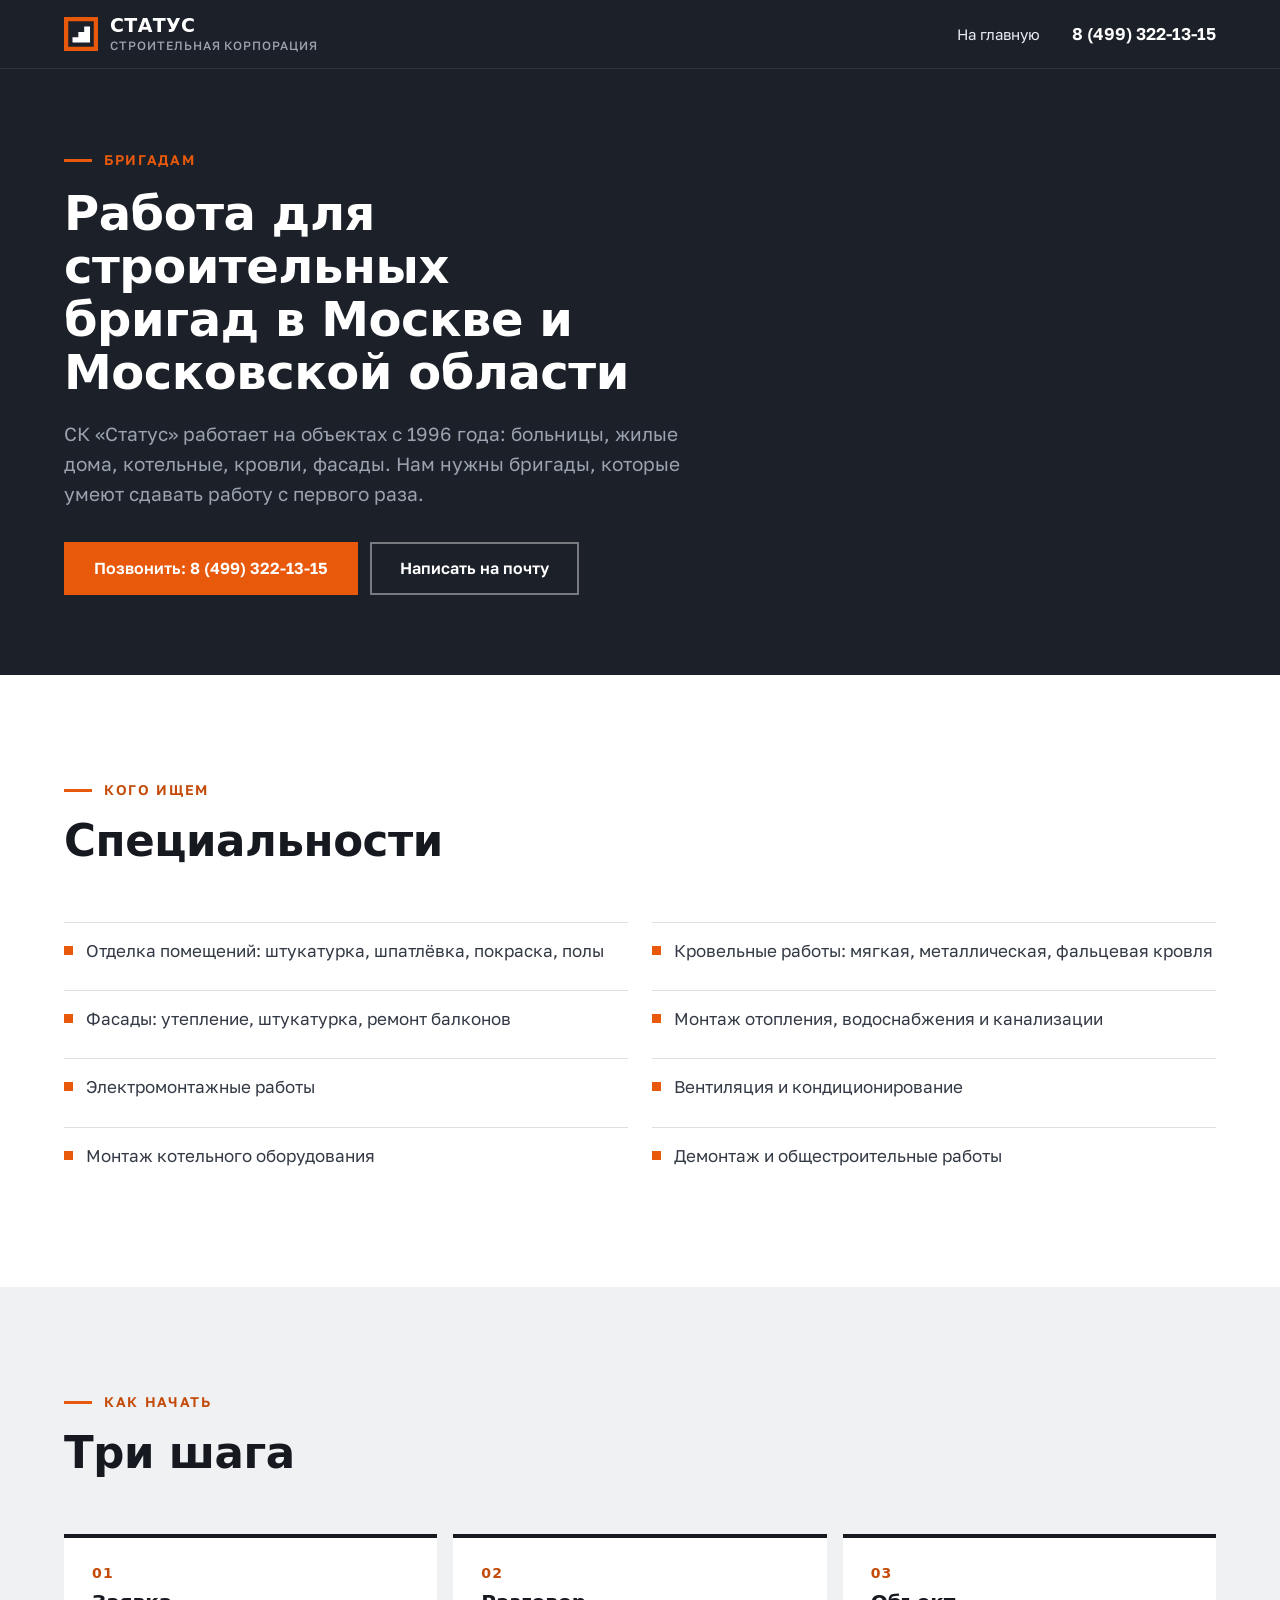
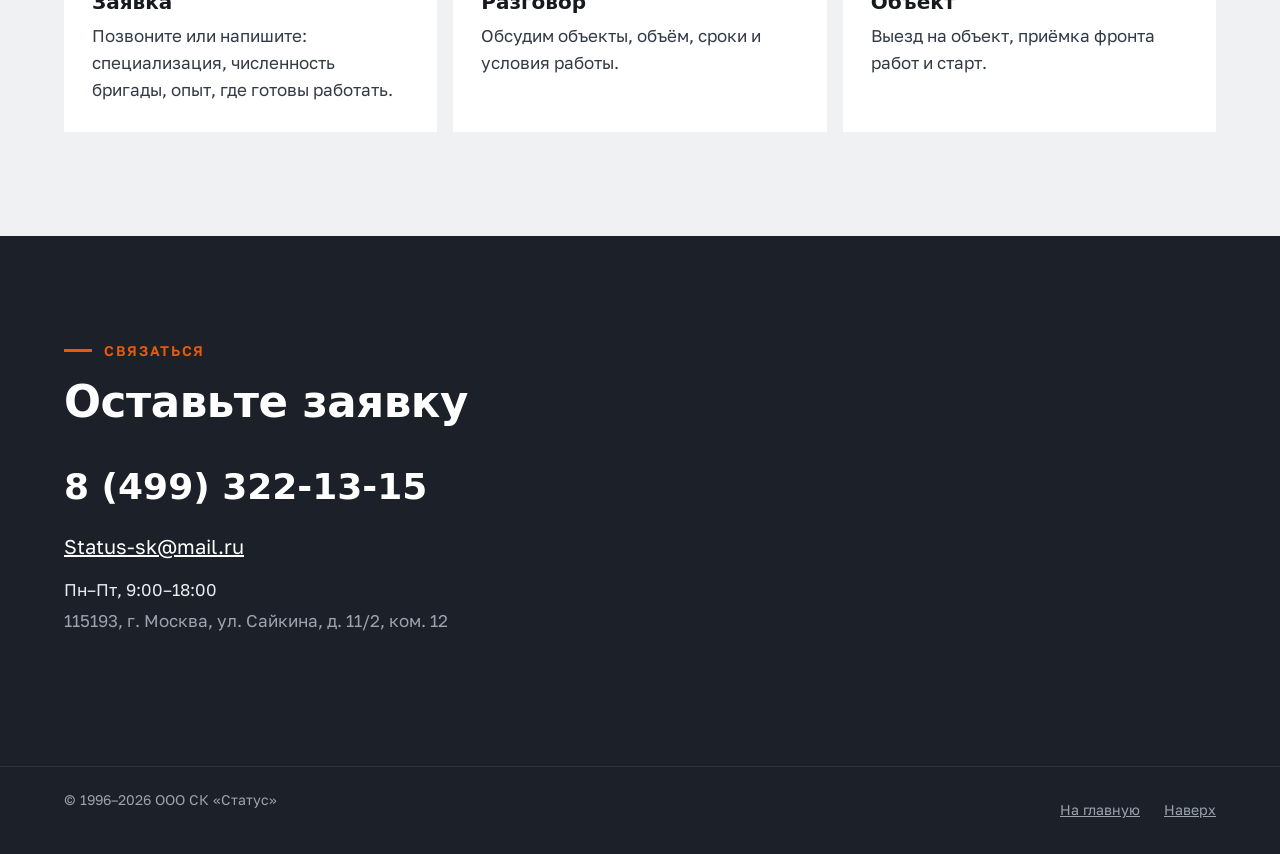
==== brigady/index.html @ 8f58f0d4 "Блок «Сотрудничество» (тендер, субподряд, бригады) и страница /brigady/ для подбора бригад Co-Author" ====
<!doctype html>
<html lang="ru">
<head>
  <meta charset="utf-8">
  <meta name="viewport" content="width=device-width, initial-scale=1">
  <title>Работа для строительных бригад в Москве и Московской области — СК «Статус»</title>
  <meta name="description" content="Строительная корпорация «Статус» ищет бригады на объекты в Москве и Московской области: отделка, кровли, фасады, инженерные системы. Оставьте заявку по телефону или почте.">
  <meta property="og:title" content="Работа для строительных бригад в Москве и области — СК «Статус»">
  <meta property="og:description" content="Ищем бригады: отделка, кровли, фасады, инженерные системы. Объекты в Москве и Московской области.">
  <meta property="og:image" content="https://www.status-sk.ru/../assets/img/og-logo.png">
  <meta property="og:url" content="https://www.status-sk.ru/brigady/">
  <link rel="canonical" href="https://www.status-sk.ru/brigady/">
  <meta property="og:type" content="website">
  <meta property="og:locale" content="ru_RU">
  <meta name="theme-color" content="#1c2129">
  <link rel="icon" href="data:image/svg+xml,%3Csvg%20xmlns='http://www.w3.org/2000/svg'%20viewBox='0%200%2064%2064'%3E%3Crect%20width='64'%20height='64'%20fill='%231c2129'/%3E%3Crect%20x='4'%20y='4'%20width='56'%20height='56'%20fill='none'%20stroke='%23e8590c'%20stroke-width='8'/%3E%3Cpath%20d='M16%2048V38h11V28h11V18h11v30z'%20fill='%23fff'/%3E%3C/svg%3E">
  <link rel="preload" href="../assets/fonts/unbounded-700-cyrillic.woff2" as="font" type="font/woff2" crossorigin>
  <link rel="preload" href="../assets/fonts/golos-400-cyrillic.woff2" as="font" type="font/woff2" crossorigin>
  <link rel="stylesheet" href="../assets/css/fonts.css">
  <link rel="stylesheet" href="../assets/css/style.css?v=6">
  <!-- Yandex.Metrika counter -->
  <script type="text/javascript">
    (function(m,e,t,r,i,k,a){
        m[i]=m[i]||function(){(m[i].a=m[i].a||[]).push(arguments)};
        m[i].l=1*new Date();
        for (var j = 0; j < document.scripts.length; j++) {if (document.scripts[j].src === r) { return; }}
        k=e.createElement(t),a=e.getElementsByTagName(t)[0],k.async=1,k.src=r,a.parentNode.insertBefore(k,a)
    })(window, document,'script','https://mc.yandex.ru/metrika/tag.js?id=113880160', 'ym');

    ym(113880160, 'init', {ssr:true, webvisor:true, clickmap:true, ecommerce:"dataLayer", referrer: document.referrer, url: location.href, accurateTrackBounce:true, trackLinks:true});
  </script>
  <!-- /Yandex.Metrika counter -->
</head>
<body>
<a class="skip" href="#main">Перейти к содержанию</a>

<header class="top" id="top">
  <div class="wrap top__in">
    <a class="logo" href="../" aria-label="СК «Статус», на главную">
      <svg class="logo__mark" viewBox="0 0 64 64" aria-hidden="true"><rect x="4" y="4" width="56" height="56" fill="none" stroke="#e8590c" stroke-width="8"/><path d="M16 48V38h11V28h11V18h11v30z" fill="#fff"/></svg>
      <span class="logo__txt">Статус<small>строительная корпорация</small></span>
    </a>
    <nav class="nav" id="nav" aria-label="Основное меню"><a href="../">На главную</a></nav>
    <a class="phone" href="tel:+74993221315">8 (499) 322-13-15</a>
  </div>
</header>

<main id="main">
  <section class="sec sec--dark pg">
    <div class="wrap">
      <p class="kicker">Бригадам</p>
      <h1>Работа для строительных бригад в Москве и Московской области</h1>
      <p class="pg__lead">СК «Статус» работает на объектах с 1996 года: больницы, жилые дома, котельные, кровли, фасады. Нам нужны бригады, которые умеют сдавать работу с первого раза.</p>
      <div class="cta">
        <a class="btn" href="tel:+74993221315">Позвонить: 8 (499) 322-13-15</a>
        <a class="btn btn--ghost" href="mailto:Status-sk@mail.ru?subject=%D0%91%D1%80%D0%B8%D0%B3%D0%B0%D0%B4%D0%B0%3A%20%D0%B7%D0%B0%D1%8F%D0%B2%D0%BA%D0%B0%20%D0%BD%D0%B0%20%D1%80%D0%B0%D0%B1%D0%BE%D1%82%D1%83&amp;body=%D0%9D%D0%B0%D0%B7%D0%B2%D0%B0%D0%BD%D0%B8%D0%B5%20%D0%B1%D1%80%D0%B8%D0%B3%D0%B0%D0%B4%D1%8B%20%D0%B8%D0%BB%D0%B8%20%D0%A4%D0%98%D0%9E%20%D0%B1%D1%80%D0%B8%D0%B3%D0%B0%D0%B4%D0%B8%D1%80%D0%B0%3A%0A%D0%A1%D0%BF%D0%B5%D1%86%D0%B8%D0%B0%D0%BB%D0%B8%D0%B7%D0%B0%D1%86%D0%B8%D1%8F%3A%0A%D0%A7%D0%B8%D1%81%D0%BB%D0%B5%D0%BD%D0%BD%D0%BE%D1%81%D1%82%D1%8C%20%D0%B1%D1%80%D0%B8%D0%B3%D0%B0%D0%B4%D1%8B%3A%0A%D0%9E%D0%BF%D1%8B%D1%82%20%D0%B8%20%D0%BF%D1%80%D0%B8%D0%BC%D0%B5%D1%80%D1%8B%20%D0%BE%D0%B1%D1%8A%D0%B5%D0%BA%D1%82%D0%BE%D0%B2%3A%0A%D0%93%D0%B4%D0%B5%20%D0%BC%D0%BE%D0%B6%D0%B5%D1%82%D0%B5%20%D1%80%D0%B0%D0%B1%D0%BE%D1%82%D0%B0%D1%82%D1%8C%20%28%D1%80%D0%B0%D0%B9%D0%BE%D0%BD%D1%8B%2C%20%D0%BE%D0%B1%D0%BB%D0%B0%D1%81%D1%82%D1%8C%29%3A%0A%D0%A2%D0%B5%D0%BB%D0%B5%D1%84%D0%BE%D0%BD%3A%0A">Написать на почту</a>
      </div>
    </div>
  </section>

  <section class="sec">
    <div class="wrap">
      <div class="sec__head"><p class="kicker">Кого ищем</p><h2>Специальности</h2></div>
      <ul class="tags">
        <li>Отделка помещений: штукатурка, шпатлёвка, покраска, полы</li>
        <li>Кровельные работы: мягкая, металлическая, фальцевая кровля</li>
        <li>Фасады: утепление, штукатурка, ремонт балконов</li>
        <li>Монтаж отопления, водоснабжения и канализации</li>
        <li>Электромонтажные работы</li>
        <li>Вентиляция и кондиционирование</li>
        <li>Монтаж котельного оборудования</li>
        <li>Демонтаж и общестроительные работы</li>
      </ul>
    </div>
  </section>

  <section class="sec sec--stone">
    <div class="wrap">
      <div class="sec__head"><p class="kicker">Как начать</p><h2>Три шага</h2></div>
      <ol class="steps">
        <li><b>Заявка</b>Позвоните или напишите: специализация, численность бригады, опыт, где готовы работать.</li>
        <li><b>Разговор</b>Обсудим объекты, объём, сроки и условия работы.</li>
        <li><b>Объект</b>Выезд на объект, приёмка фронта работ и старт.</li>
      </ol>
    </div>
  </section>

  <section class="sec sec--dark" id="contacts">
    <div class="wrap">
      <p class="kicker">Связаться</p>
      <h2>Оставьте заявку</h2>
      <p class="big"><a href="tel:+74993221315">8 (499) 322-13-15</a></p>
      <p class="mail"><a href="mailto:Status-sk@mail.ru">Status-sk@mail.ru</a></p>
      <p class="hours">Пн–Пт, 9:00–18:00</p>
      <p class="addr">115193, г. Москва, ул. Сайкина, д. 11/2, ком. 12</p>
    </div>
  </section>
</main>

<footer class="foot">
  <div class="wrap foot__in">
    <span>© 1996–<span id="yr">2026</span> ООО СК «Статус»</span>
    <span class="foot__links"><a href="../">На главную</a><a href="#top">Наверх</a></span>
  </div>
</footer>
<script>document.getElementById('yr').textContent=new Date().getFullYear();</script>
</body>
</html>
---- assets/css/fonts.css ----
@font-face {
  font-family: 'Golos Text';
  font-style: normal;
  font-weight: 400;
  font-display: swap;
  src: url(../fonts/golos-400-cyrillic.woff2) format('woff2');
  unicode-range: U+0301, U+0400-045F, U+0490-0491, U+04B0-04B1, U+2116;
}
@font-face {
  font-family: 'Golos Text';
  font-style: normal;
  font-weight: 400;
  font-display: swap;
  src: url(../fonts/golos-400-latin.woff2) format('woff2');
  unicode-range: U+0000-00FF, U+0131, U+0152-0153, U+02BB-02BC, U+02C6, U+02DA, U+02DC, U+0304, U+0308, U+0329, U+2000-206F, U+20AC, U+2122, U+2191, U+2193, U+2212, U+2215, U+FEFF, U+FFFD;
}
@font-face {
  font-family: 'Golos Text';
  font-style: normal;
  font-weight: 500;
  font-display: swap;
  src: url(../fonts/golos-500-cyrillic.woff2) format('woff2');
  unicode-range: U+0301, U+0400-045F, U+0490-0491, U+04B0-04B1, U+2116;
}
@font-face {
  font-family: 'Golos Text';
  font-style: normal;
  font-weight: 500;
  font-display: swap;
  src: url(../fonts/golos-500-latin.woff2) format('woff2');
  unicode-range: U+0000-00FF, U+0131, U+0152-0153, U+02BB-02BC, U+02C6, U+02DA, U+02DC, U+0304, U+0308, U+0329, U+2000-206F, U+20AC, U+2122, U+2191, U+2193, U+2212, U+2215, U+FEFF, U+FFFD;
}
@font-face {
  font-family: 'Golos Text';
  font-style: normal;
  font-weight: 600;
  font-display: swap;
  src: url(../fonts/golos-600-cyrillic.woff2) format('woff2');
  unicode-range: U+0301, U+0400-045F, U+0490-0491, U+04B0-04B1, U+2116;
}
@font-face {
  font-family: 'Golos Text';
  font-style: normal;
  font-weight: 600;
  font-display: swap;
  src: url(../fonts/golos-600-latin.woff2) format('woff2');
  unicode-range: U+0000-00FF, U+0131, U+0152-0153, U+02BB-02BC, U+02C6, U+02DA, U+02DC, U+0304, U+0308, U+0329, U+2000-206F, U+20AC, U+2122, U+2191, U+2193, U+2212, U+2215, U+FEFF, U+FFFD;
}
@font-face {
  font-family: 'Unbounded';
  font-style: normal;
  font-weight: 500;
  font-display: swap;
  src: url(../fonts/unbounded-500-cyrillic.woff2) format('woff2');
  unicode-range: U+0301, U+0400-045F, U+0490-0491, U+04B0-04B1, U+2116;
}
@font-face {
  font-family: 'Unbounded';
  font-style: normal;
  font-weight: 500;
  font-display: swap;
  src: url(../fonts/unbounded-500-latin.woff2) format('woff2');
  unicode-range: U+0000-00FF, U+0131, U+0152-0153, U+02BB-02BC, U+02C6, U+02DA, U+02DC, U+0304, U+0308, U+0329, U+2000-206F, U+20AC, U+2122, U+2191, U+2193, U+2212, U+2215, U+FEFF, U+FFFD;
}
@font-face {
  font-family: 'Unbounded';
  font-style: normal;
  font-weight: 700;
  font-display: swap;
  src: url(../fonts/unbounded-700-cyrillic.woff2) format('woff2');
  unicode-range: U+0301, U+0400-045F, U+0490-0491, U+04B0-04B1, U+2116;
}
@font-face {
  font-family: 'Unbounded';
  font-style: normal;
  font-weight: 700;
  font-display: swap;
  src: url(../fonts/unbounded-700-latin.woff2) format('woff2');
  unicode-range: U+0000-00FF, U+0131, U+0152-0153, U+02BB-02BC, U+02C6, U+02DA, U+02DC, U+0304, U+0308, U+0329, U+2000-206F, U+20AC, U+2122, U+2191, U+2193, U+2212, U+2215, U+FEFF, U+FFFD;
}
---- assets/css/style.css ----
/* Графитовый «чертёжный лист» с сигнальным оранжевым, как на стройплощадке.
   Первый экран — типографика и цифры опыта. Внизу первого экрана — штамп чертежа с реквизитами. */
:root {
  --graphite: #1c2129;
  --graphite-2: #262c36;
  --paper: #ffffff;
  --stone: #eff1f3;
  --line: #dde1e6;
  --ink: #161a20;
  --text: #333a45;
  --mute: #5e6773;
  --signal: #e8590c;
  --signal-d: #c44a08;
  --on-dark: #e9ecf0;
  --on-dark-mute: #9aa3af;
  --focus: #ffd43b;
  --f-display: "Unbounded", "Arial Black", system-ui, sans-serif;
  --f-body: "Golos Text", "Segoe UI", system-ui, -apple-system, Roboto, Arial, sans-serif;
}
* { box-sizing: border-box; }
html { scroll-behavior: smooth; scroll-padding-top: 76px; -webkit-text-size-adjust: 100%; }
body { margin: 0; font: 17px/1.6 var(--f-body); color: var(--text); background: var(--paper); }
img { max-width: 100%; display: block; }
[hidden] { display: none !important; }
a { color: var(--signal-d); }
:focus-visible { outline: 3px solid var(--focus); outline-offset: 2px; }
.wrap { max-width: 1200px; margin: 0 auto; padding-left: max(24px, env(safe-area-inset-left, 0px)); padding-right: max(24px, env(safe-area-inset-right, 0px)); }
.skip { position: absolute; left: 8px; top: -60px; z-index: 100; padding: 10px 16px; background: var(--focus); color: var(--ink); font-weight: 600; }
.skip:focus { top: 8px; }
h1, h2, h3 { text-wrap: balance; }

/* Шапка */
.top { position: sticky; top: env(safe-area-inset-top, 0px); z-index: 30; background: var(--graphite); border-bottom: 1px solid rgba(255, 255, 255, .08); }
.top__in { display: flex; align-items: center; gap: 32px; height: 68px; }
.logo { display: flex; align-items: center; gap: 12px; text-decoration: none; color: #fff; }
.logo__mark { width: 34px; height: 34px; flex: none; }
.logo__txt { display: flex; flex-direction: column; font: 700 19px/1 var(--f-display); letter-spacing: .02em; text-transform: uppercase; }
.logo__txt small { margin-top: 5px; font: 500 12px/1 var(--f-body); letter-spacing: .08em; color: var(--on-dark-mute); }
.nav { display: flex; gap: 32px; margin-left: auto; }
.nav a { color: var(--on-dark); text-decoration: none; font-size: 15px; }
.nav a:hover { color: var(--signal); }
.phone { color: #fff; font-weight: 600; text-decoration: none; white-space: nowrap; padding-block: 12px; }
.phone-btn { display: none; place-items: center; width: 44px; height: 44px; background: var(--signal); margin-left: auto; }
.burger { display: none; background: none; border: 0; padding: 10px; cursor: pointer; }
.burger span { display: block; width: 24px; height: 2px; margin: 5px 0; background: #fff; }

/* Первый экран */
.hero {
  color: var(--on-dark); padding-block: 104px;
  background-color: var(--graphite);
  background-image:
    linear-gradient(rgba(255, 255, 255, .045) 1px, transparent 1px),
    linear-gradient(90deg, rgba(255, 255, 255, .045) 1px, transparent 1px),
    linear-gradient(rgba(255, 255, 255, .02) 1px, transparent 1px),
    linear-gradient(90deg, rgba(255, 255, 255, .02) 1px, transparent 1px);
  background-size: 120px 120px, 120px 120px, 24px 24px, 24px 24px;
}
.hero__in { display: grid; grid-template-columns: 1.55fr 1fr; gap: 48px; align-items: center; }
.eyebrow { margin: 0 0 22px; font-size: 14px; font-weight: 600; letter-spacing: .14em; text-transform: uppercase; color: var(--signal); }
h1 { margin: 0 0 26px; overflow-wrap: break-word; font: 700 clamp(30px, 4.2vw, 54px)/1.1 var(--f-display); color: #fff; letter-spacing: -.01em; }
.lead { margin: 0 0 36px; max-width: 560px; font-size: 19px; line-height: 1.55; }
.hero__cta { display: flex; flex-wrap: wrap; gap: 12px; }
.btn { display: inline-block; padding: 15px 28px; background: var(--signal); color: #fff; border: 2px solid var(--signal); font: 600 16px/1.2 var(--f-body); text-decoration: none; cursor: pointer; }
.btn:hover { background: var(--signal-d); border-color: var(--signal-d); color: #fff; }
.btn--ghost { background: transparent; border-color: rgba(255, 255, 255, .4); }
.btn--ghost:hover { background: rgba(255, 255, 255, .08); border-color: #fff; }
.hero__stats { margin: 0; border-top: 1px solid rgba(255, 255, 255, .18); }
.hero__stats > div { display: grid; grid-template-columns: 190px minmax(0, 1fr); align-items: center; gap: 24px; padding: 22px 0; border-bottom: 1px solid rgba(255, 255, 255, .18); }
.hero__stats dd { margin: 0; font: 700 clamp(40px, 5vw, 64px)/1 var(--f-display); color: #fff; font-variant-numeric: tabular-nums; }
.hero__stats dd span { color: var(--signal); }
.hero__stats .dd-s { font-size: clamp(28px, 3.4vw, 42px); }
.hero__stats dt { font-size: 16px; line-height: 1.35; color: var(--on-dark); }

/* Секции */
.sec { padding-block: 104px; }
.sec--stone { background: var(--stone); }
.sec--dark { background: var(--graphite); color: var(--on-dark); }
.grid2 > *, .hero__in > * { min-width: 0; }
.grid2 { display: grid; grid-template-columns: 1fr 1.2fr; gap: 64px; align-items: start; }
.sec__head { margin-bottom: 56px; }
.kicker { display: flex; align-items: center; gap: 12px; margin: 0 0 16px; font-size: 14px; font-weight: 600; letter-spacing: .12em; text-transform: uppercase; color: var(--signal-d); }
.kicker::before { content: ""; width: 28px; height: 3px; background: var(--signal); }
.sec--dark .kicker { color: var(--signal); }
h2 { margin: 0; max-width: 760px; font: 700 clamp(28px, 3.4vw, 44px)/1.12 var(--f-display); color: var(--ink); letter-spacing: -.01em; }
.sec--dark h2 { color: #fff; }

/* История */
.timeline { list-style: none; margin: 0; padding: 0; display: grid; grid-template-columns: repeat(5, minmax(0, 1fr)); border-top: 3px solid var(--ink); }
.timeline li { position: relative; padding: 32px 24px 0 0; }
.timeline li::before { content: ""; position: absolute; top: -9px; left: 0; width: 15px; height: 15px; background: var(--signal); }
.timeline li:last-child::before { width: 21px; height: 21px; top: -12px; }
.timeline b { display: block; margin-bottom: 14px; font: 700 24px/1.1 var(--f-display); color: var(--ink); }
.timeline h3 { margin: 0 0 8px; font-size: 17px; line-height: 1.3; color: var(--ink); }
.timeline p { margin: 0; font-size: 15px; line-height: 1.5; color: var(--mute); }

/* Направления */
.how { display: grid; grid-template-columns: minmax(0, 1fr); justify-items: start; gap: 24px; margin-top: 24px; padding: 32px; background: var(--graphite); color: var(--on-dark); }
.how h3 { margin: 0; font: 700 22px/1.2 var(--f-display); color: #fff; }
.how ol { width: 100%; display: grid; grid-template-columns: repeat(3, minmax(0, 1fr)); gap: 24px 32px; margin: 0; padding: 0; list-style: none; }
.how li { display: grid; grid-template-columns: 34px minmax(0, 1fr); gap: 12px; align-items: baseline; font-size: 15px; line-height: 1.45; }
.how b { font: 700 15px/1.45 var(--f-display); color: var(--signal); font-variant-numeric: tabular-nums; }

/* Госпитали ветеранов войн */

/* Объекты */
.gal { display: grid; grid-template-columns: repeat(5, minmax(0, 1fr)); gap: 16px; }
.g { grid-column: span 2; text-align: left; position: relative; padding: 0; border: 0; background: var(--graphite); cursor: zoom-in; overflow: hidden; font: inherit; }
.g--wide { grid-column: span 3; }
.g img { width: 100%; height: 100%; aspect-ratio: 4/3; object-fit: cover; transition: transform .4s; }
.g:hover img { transform: scale(1.03); }
.g span { position: absolute; left: 0; bottom: 0; max-width: 100%; padding: 10px 16px; background: var(--graphite); color: #fff; font-size: 15px; font-weight: 500; opacity: 0; transform: translateY(8px); transition: opacity .2s, transform .2s; pointer-events: none; }
.g:focus-visible span { opacity: 1; transform: none; }
@media (hover: hover) { .g:hover span { opacity: 1; transform: none; } }
@media (hover: none) { .g span { display: none; } }
.ba__t { margin: 40px 0 16px; font-size: 19px; line-height: 1.3; color: var(--ink); }
.ba { display: grid; grid-template-columns: 1fr 1fr; gap: 16px; }
.ba figure { position: relative; margin: 0; aspect-ratio: 4/3; max-width: 100%; background: var(--stone); }
.ba img { width: 100%; height: 100%; object-fit: cover; }
.ba figcaption { position: absolute; left: 0; top: 0; padding: 8px 18px; background: var(--graphite); color: #fff; font: 700 15px/1.2 var(--f-display); }
.ba figure + figure figcaption { background: var(--signal); }
.lb { position: fixed; inset: 0; z-index: 60; display: grid; place-content: center; justify-items: center; gap: 12px; padding: 20px; background: rgba(12, 15, 20, .94); cursor: zoom-out; }
.lb img { max-height: 82vh; cursor: default; }
.lb p { margin: 0; color: #fff; }
.lb__nav { position: absolute; top: 50%; transform: translateY(-50%); width: 52px; height: 72px; background: rgba(255, 255, 255, .08); border: 0; color: #fff; font-size: 40px; cursor: pointer; }
.lb__nav:hover { background: rgba(255, 255, 255, .18); }
.lb__prev { left: 12px; }
.lb__next { right: 12px; }
.lb__x { position: absolute; top: calc(12px + env(safe-area-inset-top, 0px)); right: 18px; width: 48px; height: 48px; background: none; border: 0; color: #fff; font-size: 40px; cursor: pointer; }

/* Контакты */
.big { margin: 32px 0 6px; font: 700 clamp(26px, 3vw, 36px)/1.2 var(--f-display); }
.mail { margin: 0 0 4px; font-size: 20px; }
.mail a, .addr a, .foot a { display: inline-block; padding-block: 10px; }
.mail a { color: #fff; }
.mail a:hover { color: var(--signal); }
.big a { display: inline-block; padding-block: 6px; color: #fff; text-decoration: none; }
.big a:hover { color: var(--signal); }
.hours { margin: 0; color: var(--on-dark); }
.addr { margin: 4px 0 28px; color: var(--on-dark-mute); }
.addr a { color: #fff; }
.cta { display: flex; flex-wrap: wrap; gap: 12px; }
.req { margin: 0; border-top: 1px solid rgba(255, 255, 255, .25); }
.req > div { display: grid; grid-template-columns: 190px minmax(0, 1fr); gap: 16px; padding: 14px 0; border-bottom: 1px solid rgba(255, 255, 255, .25); font-size: 16px; }
.req dt { color: var(--on-dark-mute); }
.req dd { margin: 0; color: #fff; }
.foot { background: var(--graphite); color: var(--on-dark-mute); font-size: 14px; border-top: 1px solid rgba(255, 255, 255, .08); }
.foot__in { display: flex; justify-content: space-between; padding-block: 22px; }
.foot a { color: var(--on-dark-mute); }

/* Планшет */
@media (max-width: 1020px) {
  .work { grid-template-columns: 1fr; gap: 28px; }
  .nav { position: absolute; top: 68px; left: 0; right: 0; flex-direction: column; gap: 0; margin: 0; background: var(--graphite); display: none; }
  .nav.is-open { display: flex; }
  .nav a { padding: 16px max(24px, env(safe-area-inset-left, 0px)); border-top: 1px solid rgba(255, 255, 255, .08); }
  .burger { display: block; }
  .phone { margin-left: auto; }
  .hero__in, .grid2 { grid-template-columns: 1fr; gap: 40px; }
    .timeline { grid-template-columns: 1fr; border-top: 0; border-left: 3px solid var(--ink); margin-left: 6px; }
  .timeline li { padding: 0 0 32px 28px; }
  .timeline li::before { top: 6px; left: -9px; }
  .timeline li:last-child::before { top: 4px; left: -12px; }
  .how ol { grid-template-columns: 1fr; }
  .gal { grid-template-columns: 1fr 1fr; }
  .g, .g--wide { grid-column: span 1; }
}
/* Телефон */
@media (max-width: 640px) {
  .lb__nav { width: 44px; height: 60px; font-size: 32px; }
}
@media (max-width: 640px) {
  body { font-size: 16px; }
  .wrap { padding-left: max(18px, env(safe-area-inset-left, 0px)); padding-right: max(18px, env(safe-area-inset-right, 0px)); }
  .sec { padding-block: 64px; }
  .sec__head { margin-bottom: 36px; }
  .hero { padding-block: 56px 40px; }
  .lead { font-size: 17px; }
  .logo__txt small, .phone { display: none; }
  .phone-btn { display: grid; }
  .burger { margin-left: 8px; }
  .hero__stats > div { grid-template-columns: 128px minmax(0, 1fr); gap: 16px; padding: 16px 0; }
  .how { padding: 22px 18px; }
  .how ol { grid-template-columns: 1fr; gap: 12px; }
  h1 { font-size: clamp(28px, 8vw, 36px); }
      .gal { grid-template-columns: 1fr 1fr; gap: 10px; }
  .g, .g--wide { grid-column: span 1; }
  .g span { font-size: 13px; padding: 6px 10px; }
  .ba { grid-template-columns: 1fr 1fr; gap: 10px; }
  .ba figcaption { font-size: 13px; padding: 5px 12px; }
  .req > div { grid-template-columns: 1fr; gap: 2px; }
}
@media (prefers-reduced-motion: reduce) { html { scroll-behavior: auto; } * { transition: none !important; } }

/* Капитальный и текущий ремонт */
.kt { margin-bottom: 48px; display: grid; grid-template-columns: repeat(2, minmax(0, 1fr)); gap: 2px; background: var(--line); border: 2px solid var(--line); }
.kt__col { padding: 36px 32px; background: var(--paper); }
.kt__col h3 { margin: 0 0 12px; font: 700 24px/1.2 var(--f-display); color: var(--ink); }
.kt__col p { margin: 0; max-width: 480px; color: var(--mute); }

/* Виды работ: слева перечень, справа фото */
.work { display: grid; grid-template-columns: minmax(0, 340px) minmax(0, 1fr); gap: 48px; align-items: start; padding-block: 48px; border-top: 3px solid var(--ink); }
.work__n { margin: 0 0 10px; font: 700 14px/1 var(--f-display); color: var(--signal-d); letter-spacing: .08em; }
.work h3 { margin: 0 0 20px; font: 700 26px/1.15 var(--f-display); color: var(--ink); }
.work ul { margin: 0; padding: 0; list-style: none; }
.work li { padding: 10px 0 10px 22px; position: relative; border-top: 1px solid var(--line); font-size: 16px; line-height: 1.4; }
.work li::before { content: ""; position: absolute; left: 0; top: 19px; width: 9px; height: 9px; background: var(--signal); }
.work__ph { display: grid; grid-template-columns: repeat(min(var(--n, 2), 2), minmax(0, 1fr)); gap: 12px; }
.work__ph .g { grid-column: auto; }
.work__ph[style*="--n:1"] { grid-template-columns: minmax(0, 1fr); }
.work__ph[style*="--n:1"] .g img { aspect-ratio: 16/9; }
@media (max-width: 1020px) { .work { grid-template-columns: 1fr; gap: 28px; } }
@media (max-width: 640px) {
  .kt { grid-template-columns: 1fr; }
  .kt__col { padding: 24px 20px; }
  .kt__col h3 { font-size: 20px; }
  .work { padding-block: 32px; gap: 24px; }
  .work h3 { font-size: 22px; }
  .work__ph { display: flex; gap: 10px; margin-inline: -18px; padding-inline: 18px; overflow-x: auto; scroll-snap-type: x mandatory; scroll-padding-inline: 18px; -webkit-overflow-scrolling: touch; }
  .work__ph .g { flex: 0 0 78%; scroll-snap-align: start; }
  .work__ph[style*="--n:1"] .g { flex-basis: 100%; }
  .work__ph .g span { font-size: 13px; padding: 6px 10px; }
}

/* Заказчики и отзывы */
.cgs { display: grid; gap: 40px; }
.cg h3 { margin: 0 0 16px; padding-bottom: 12px; border-bottom: 3px solid var(--ink); font: 700 13px/1.2 var(--f-body); letter-spacing: .1em; text-transform: uppercase; color: var(--ink); }
.cg ul { list-style: none; margin: 0; padding: 0; display: grid; grid-template-columns: repeat(4, minmax(0, 1fr)); gap: 12px; }
.cg li { display: flex; align-items: center; min-height: 76px; padding: 16px 18px; background: var(--paper); border-left: 4px solid var(--signal); font: 700 15px/1.3 var(--f-display); letter-spacing: -.005em; color: var(--ink); }
@media (max-width: 1020px) { .cg ul { grid-template-columns: repeat(2, minmax(0, 1fr)); } }
@media (max-width: 640px) { .cg ul { grid-template-columns: 1fr; } .cg li { min-height: 0; padding: 14px 16px; font-size: 14px; } }

/* Карточки заказчиков: раскрываются при наведении и по нажатию */
.cg ul { align-items: stretch; }
.cg li { position: relative; padding: 0; display: flex; min-height: 0; }
.cg li .c { position: relative; display: flex; flex: 1; align-items: center; width: 100%; min-height: 76px; padding: 16px 40px 16px 18px; border: 0; background: none; text-align: left; font: inherit; color: inherit; cursor: pointer; }
.cg li .c i { position: absolute; right: 14px; top: 12px; font: 700 20px/1 var(--f-body); font-style: normal; color: var(--mute); transition: transform .2s, color .2s; }
.cg li .more { display: none; position: absolute; z-index: 5; left: -4px; top: 100%; width: max(calc(100% + 4px), 300px); margin-top: 0; padding: 16px 18px 18px; background: var(--ink); color: var(--on-dark); font: 400 14px/1.5 var(--f-body); box-shadow: 0 12px 28px rgba(22, 26, 32, .28); }
.cg li:nth-child(4n) .more { left: auto; right: 0; }
.cg li.is-open { border-left-color: var(--ink); z-index: 6; }
.cg li.is-open .more, .cg li:has(.c:focus-visible) .more { display: block; }
.cg li.is-open .c i { color: var(--signal-d); transform: rotate(45deg); }
@media (hover: hover) {
  .cg li:hover { border-left-color: var(--ink); z-index: 6; }
  .cg li:hover .more { display: block; }
  .cg li:hover .c i { color: var(--signal-d); transform: rotate(45deg); }
}
.more dl { margin: 0; }
.more dt { margin: 0 0 2px; font-size: 11px; font-weight: 600; letter-spacing: .1em; text-transform: uppercase; color: var(--on-dark-mute); }
.more dd { margin: 0 0 12px; color: #fff; }
.more dd:last-child { margin-bottom: 0; }
.more .site { display: inline-block; margin-top: 14px; padding-top: 12px; border-top: 1px solid rgba(255, 255, 255, .25); width: 100%; color: var(--signal); font-weight: 600; text-decoration: none; }
.more .site:hover { color: #fff; }
@media (max-width: 1020px) { .cg li:nth-child(4n) .more { left: -4px; right: auto; } .cg li:nth-child(2n) .more { left: auto; right: 0; } }
@media (max-width: 640px) {
  .cg li { flex-direction: column; }
  .cg li .c { flex: none; min-height: 0; padding: 14px 40px 14px 16px; }
  .cg li .more, .cg li:nth-child(n) .more { position: static; width: auto; box-shadow: none; }
  .cg li:hover .more { display: none; }
  .cg li.is-open .more, .cg li.is-open:hover .more { display: block; }
}

/* Сворачиваемые группы заказчиков */
.cgs { gap: 12px; }
.cg { border-top: 3px solid var(--ink); }
.cg summary { display: flex; align-items: center; justify-content: space-between; gap: 16px; padding: 18px 4px; cursor: pointer; list-style: none; font: 700 13px/1.2 var(--f-body); letter-spacing: .1em; text-transform: uppercase; color: var(--ink); }
.cg summary::-webkit-details-marker { display: none; }
.cg summary i { flex: none; width: 12px; height: 12px; border-right: 3px solid var(--ink); border-bottom: 3px solid var(--ink); transform: rotate(45deg) translate(-3px, -3px); transition: transform .2s; }
.cg[open] summary i { transform: rotate(-135deg) translate(-3px, -3px); }
.cg summary:hover span { color: var(--signal-d); }
.cg ul { margin-bottom: 28px; }
.rvtag { align-self: center; margin-left: 10px; padding: 2px 7px; background: var(--stone); font: 600 11px/1.3 var(--f-body); font-style: normal; letter-spacing: .06em; text-transform: uppercase; color: var(--signal-d); white-space: nowrap; }
.cg li .c { flex-wrap: wrap; }
.cg li .more { width: max(calc(100% + 4px), 360px); max-height: 70vh; overflow-y: auto; }
.more .rv { padding-left: 12px; border-left: 3px solid var(--signal); font-size: 14px; line-height: 1.55; }
@media (max-width: 640px) { .cg summary { padding: 16px 2px; } .cg li .more, .cg li:nth-child(n) .more { max-height: none; } }

.timeline b small { display: block; margin-top: 4px; font: 600 13px/1.2 var(--f-body); letter-spacing: .02em; color: var(--signal-d); }

/* Допуски: СРО и лицензия МЧС */
.sec--tight { padding-block: 72px; }
.sec--tight .sec__head { margin-bottom: 32px; }
.adm { display: grid; grid-template-columns: repeat(2, minmax(0, 1fr)); gap: 16px; }
.adm article { padding: 28px 28px 26px; border-top: 4px solid var(--ink); background: var(--stone); }
.adm h3 { margin: 0 0 12px; font: 700 13px/1.2 var(--f-body); letter-spacing: .1em; text-transform: uppercase; color: var(--signal-d); }
.adm__name { margin: 0 0 10px; font: 700 20px/1.3 var(--f-display); color: var(--ink); }
.adm p:last-child { margin: 0; color: var(--mute); font-size: 16px; line-height: 1.5; }
@media (max-width: 1020px) { .adm { grid-template-columns: 1fr; } .sec--tight { padding-block: 48px; } }

/* До и после */
.beaf { margin-top: 48px; padding-top: 40px; border-top: 3px solid var(--ink); }
.beaf__head { max-width: 640px; margin-bottom: 28px; }
.beaf__head h3 { margin: 0 0 10px; font: 700 26px/1.2 var(--f-display); color: var(--ink); }
.beaf__head p { margin: 0; color: var(--mute); }
.car__track { display: flex; overflow-x: auto; scroll-snap-type: x mandatory; scroll-behavior: smooth; scrollbar-width: none; }
.car__track::-webkit-scrollbar { display: none; }
.car .cmp { flex: 0 0 100%; aspect-ratio: 16 / 10; scroll-snap-align: start; }
.car .cmp figcaption { font-size: 16px; padding: 40px 20px 16px; }
.car .cmp__l { top: 16px; padding: 5px 12px; font-size: 13px; }
.car .cmp__l--b { left: 16px; }
.car .cmp__l--a { right: 16px; }
.car__bar { display: flex; align-items: center; gap: 16px; margin-top: 16px; }
.car__btn { flex: none; width: 48px; height: 48px; border: 2px solid var(--ink); background: var(--paper); color: var(--ink); font: 700 26px/1 var(--f-body); cursor: pointer; }
.car__btn:hover { background: var(--ink); color: #fff; }
.car__btn:disabled { opacity: .35; cursor: default; background: var(--paper); color: var(--ink); }
.car__dots { display: flex; gap: 8px; margin-inline: auto; }
.car__dots button { width: 36px; height: 6px; padding: 0; border: 0; background: var(--line); cursor: pointer; }
.car__dots button[aria-current="true"] { background: var(--signal); }
.car__n { min-width: 48px; font: 600 15px/1 var(--f-body); color: var(--mute); text-align: right; }
.cmp { position: relative; margin: 0; aspect-ratio: 1; overflow: hidden; background: var(--stone); touch-action: pan-y; }
.cmp img { position: absolute; inset: 0; width: 100%; height: 100%; object-fit: cover; }
.cmp .cmp__b { clip-path: inset(0 calc(100% - var(--p)) 0 0); }
.cmp::after { content: ""; position: absolute; top: 0; bottom: 0; left: var(--p); width: 3px; margin-left: -1.5px; background: #fff; box-shadow: 0 0 0 1px rgba(0,0,0,.25); pointer-events: none; }
.cmp__l { position: absolute; top: 10px; padding: 3px 9px; font: 700 12px/1.4 var(--f-body); letter-spacing: .08em; text-transform: uppercase; color: #fff; background: rgba(28,33,41,.82); pointer-events: none; }
.cmp__l--b { left: 10px; }
.cmp__l--a { right: 10px; background: var(--signal); }
.cmp input { position: absolute; inset: 0; width: 100%; height: 100%; margin: 0; opacity: 0; cursor: ew-resize; }
.cmp:focus-within { outline: 3px solid var(--focus); outline-offset: 2px; }
.cmp figcaption { position: absolute; left: 0; right: 0; bottom: 0; padding: 22px 12px 10px; font: 600 14px/1.3 var(--f-body); color: #fff; background: linear-gradient(transparent, rgba(0,0,0,.7)); pointer-events: none; }
@media (max-width: 640px) { .beaf { margin-top: 32px; padding-top: 28px; } .beaf__head h3 { font-size: 22px; } .car .cmp { aspect-ratio: 4 / 5; } .car .cmp figcaption { font-size: 14px; padding: 28px 14px 12px; } .car__dots button { width: 22px; } }
/* Допуски: выписка из реестра СРО */
.sro__lead { margin: 24px 0 0; max-width: 480px; }
.sro__status { display: flex; flex-wrap: wrap; align-items: center; gap: 8px 14px; margin: 24px 0 0; font-size: 15px; color: var(--mute); }
.sro__status span { padding: 6px 12px; background: var(--signal); color: #fff; font-size: 13px; font-weight: 600; letter-spacing: .04em; text-transform: uppercase; }
.sro__doc { display: flex; flex-wrap: wrap; align-items: flex-end; gap: 24px; margin-top: 32px; }
.sro__thumb { display: block; width: 168px; border: 1px solid var(--line); box-shadow: 0 8px 24px rgba(22, 26, 32, .12); transition: transform .2s; }
.sro__thumb:hover { transform: translateY(-3px); }
.sro__thumb img { width: 100%; height: auto; }
.sro__links { display: flex; flex-direction: column; align-items: flex-start; gap: 8px; }
.sro__ext { display: inline-block; padding-block: 10px; font-weight: 600; }
.sro__facts { margin: 0; border-top: 3px solid var(--ink); }
.sro__facts > div { display: grid; grid-template-columns: 220px minmax(0, 1fr); gap: 16px; padding: 16px 0; border-bottom: 1px solid var(--line); }
.sro__facts dt { font-size: 14px; line-height: 1.4; color: var(--mute); }
.sro__facts dd { margin: 0; font-size: 16px; line-height: 1.5; color: var(--ink); font-weight: 500; }
.sro__facts > div:nth-child(2) dd, .sro__facts > div:nth-child(3) dd { font: 700 17px/1.4 var(--f-display); }
@media (max-width: 640px) {
  .sro__facts > div { grid-template-columns: 1fr; gap: 4px; }
  .sro__thumb { width: 132px; }
}

.hero__chip { display: inline-block; margin-top: 24px; padding: 8px 14px; border: 1px solid rgba(255, 255, 255, .25); color: var(--on-dark); font-size: 14px; font-weight: 500; text-decoration: none; }
.hero__chip:hover { border-color: var(--signal); color: #fff; }
/* Допуски: тёмный блок */
.sec--dark .sro__lead { color: var(--on-dark); }
.sec--dark .sro__status { color: var(--on-dark-mute); }
.sec--dark .sro__thumb { border-color: rgba(255, 255, 255, .2); box-shadow: 0 8px 24px rgba(0, 0, 0, .35); }
.sec--dark .sro__ext { color: var(--signal); }
.sec--dark .sro__facts { border-top-color: rgba(255, 255, 255, .35); }
.sec--dark .sro__facts > div { border-bottom-color: rgba(255, 255, 255, .2); }
.sec--dark .sro__facts dt { color: var(--on-dark-mute); }
.sec--dark .sro__facts dd { color: #fff; }

/* Фото видов работ: на компьютере сначала два снимка, остальные по кнопке */
.work__more { display: none; }
@media (min-width: 641px) {
  .work__more { display: inline-block; margin-top: 12px; padding: 12px 20px; border: 2px solid var(--ink); background: var(--paper); color: var(--ink); font: 600 15px/1 var(--f-body); cursor: pointer; }
  .work__more:hover { background: var(--ink); color: #fff; }
}
.work__side { min-width: 0; }
/* До и после: не больше экрана по высоте */
.car { max-width: 720px; }
.car .cmp { aspect-ratio: 4 / 3; max-height: min(70vh, 560px); }

/* Компактнее: фото видов работ и До и после */
.work { grid-template-columns: minmax(0, 300px) minmax(0, 1fr); }
.work__ph { grid-template-columns: repeat(3, minmax(0, 1fr)); gap: 8px; max-width: 640px; }
.work__ph .g img { aspect-ratio: 4 / 3; }
@media (min-width: 641px) { .work__ph.is-folded .g:nth-child(n+4) { display: none; } }
.car { max-width: 460px; }
.car .cmp { aspect-ratio: 4 / 3; max-height: 340px; }
@media (max-width: 1020px) { .work { grid-template-columns: 1fr; } }
@media (max-width: 640px) { .car { max-width: none; } .car .cmp { aspect-ratio: 4 / 3; max-height: 300px; } }
/* До и после: заголовок слева, снимок справа, как в видах работ */
@media (min-width: 1021px) {
  .beaf { display: grid; grid-template-columns: minmax(0, 300px) minmax(0, 1fr); gap: 48px; align-items: start; }
  .beaf__head { margin-bottom: 0; }
  .car { max-width: 520px; }
  .car .cmp { max-height: 390px; }
}

/* Сотрудничество и страница для бригад */
.coop { display: grid; grid-template-columns: repeat(3, minmax(0, 1fr)); gap: 16px; }
.coop article { display: flex; flex-direction: column; align-items: flex-start; padding: 28px; background: var(--paper); border-top: 4px solid var(--signal); }
.coop h3 { margin: 0 0 12px; font: 700 20px/1.25 var(--f-display); color: var(--ink); }
.coop p { margin: 0 0 24px; color: var(--mute); font-size: 16px; line-height: 1.5; }
.coop .btn { margin-top: auto; }
.foot__links { display: flex; flex-wrap: wrap; gap: 4px 24px; }
.pg { padding-block: 80px; }
.pg h1 { margin: 0 0 20px; max-width: 18ch; font: 700 clamp(28px, 4.4vw, 48px)/1.1 var(--f-display); }
.pg__lead { max-width: 640px; margin: 0 0 32px; font-size: 19px; color: var(--on-dark-mute); }
.tags { margin: 0; padding: 0; list-style: none; display: grid; grid-template-columns: repeat(2, minmax(0, 1fr)); gap: 12px 24px; }
.tags li { padding: 14px 0 14px 22px; position: relative; border-top: 1px solid var(--line); }
.tags li::before { content: ""; position: absolute; left: 0; top: 23px; width: 9px; height: 9px; background: var(--signal); }
.steps { margin: 0; padding: 0; list-style: none; display: grid; grid-template-columns: repeat(3, minmax(0, 1fr)); gap: 16px; counter-reset: s; }
.steps li { counter-increment: s; padding: 28px; background: var(--paper); border-top: 4px solid var(--ink); }
.steps li::before { content: "0" counter(s); display: block; margin-bottom: 10px; font: 700 14px/1 var(--f-display); color: var(--signal-d); letter-spacing: .08em; }
.steps b { display: block; margin-bottom: 8px; font: 700 20px/1.2 var(--f-display); color: var(--ink); }
@media (max-width: 1020px) { .coop, .steps { grid-template-columns: 1fr; } .pg { padding-block: 48px; } }
@media (max-width: 640px) { .tags { grid-template-columns: 1fr; } }
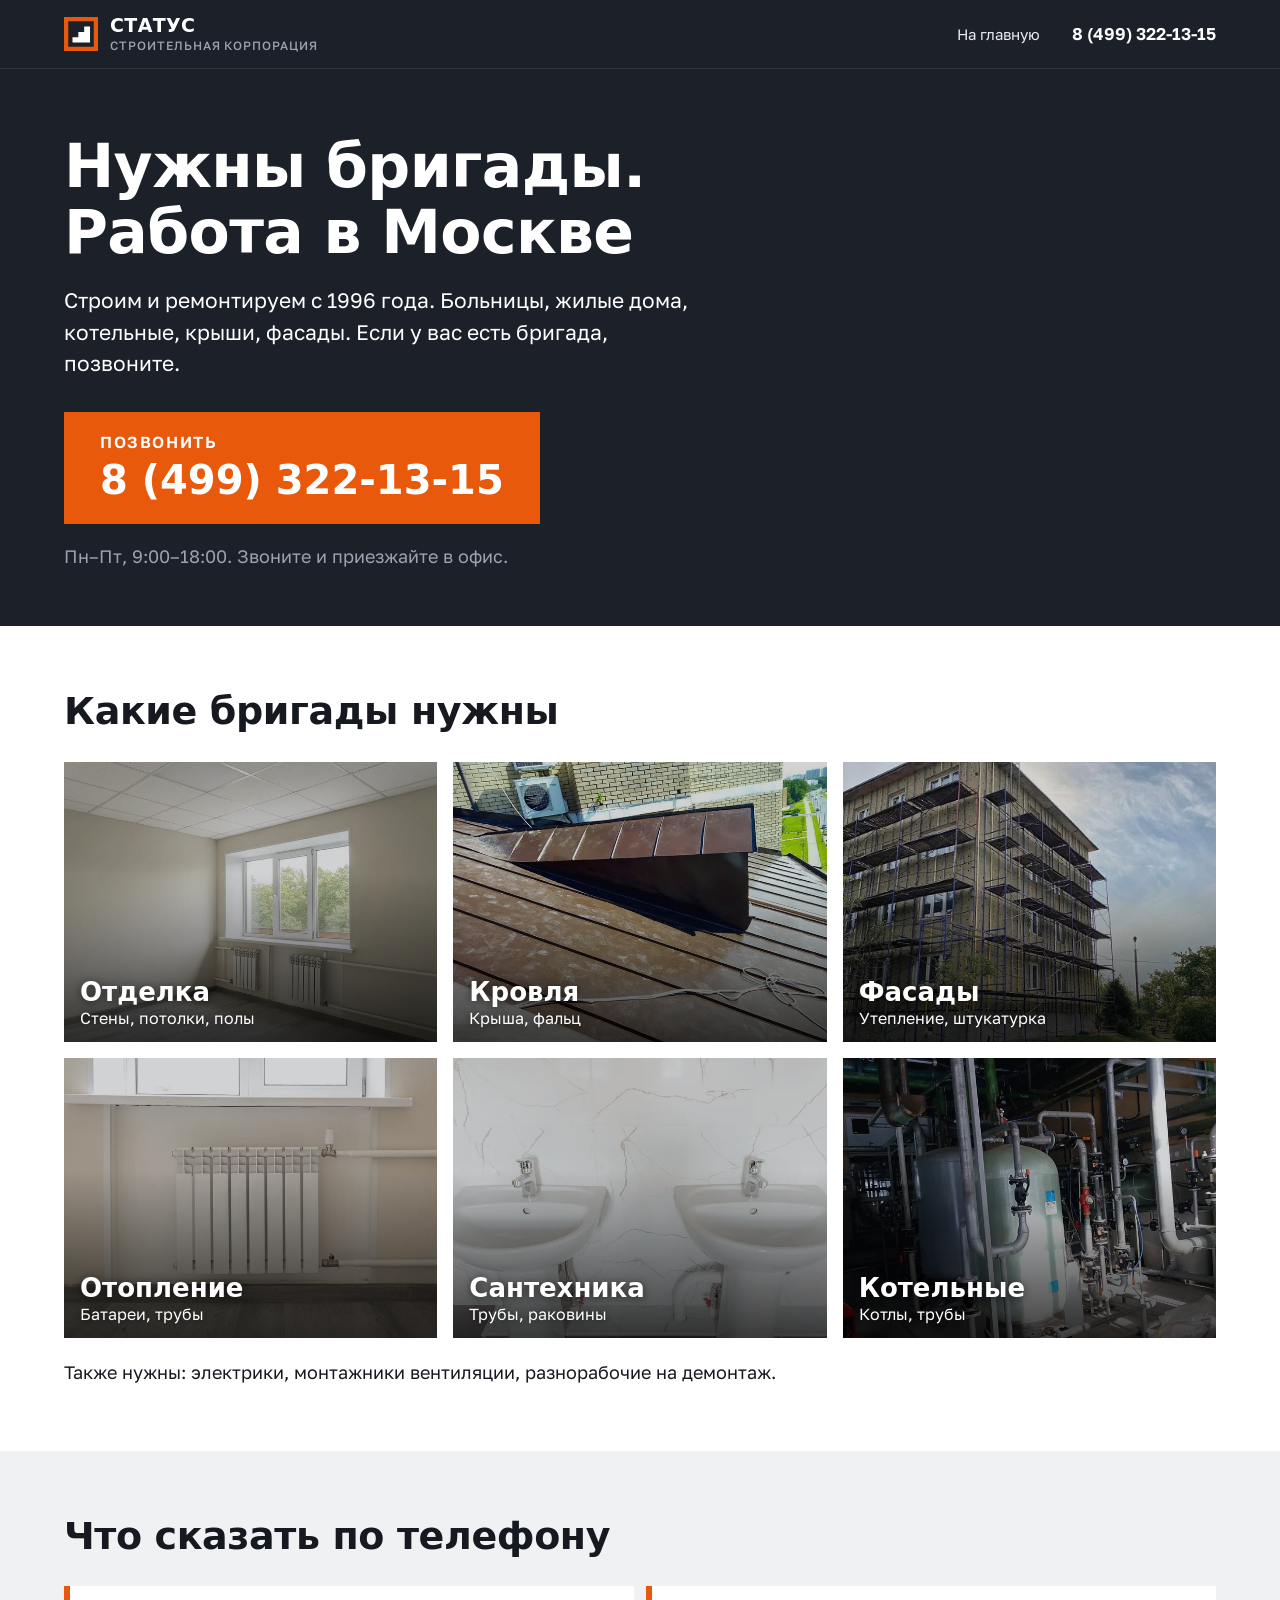
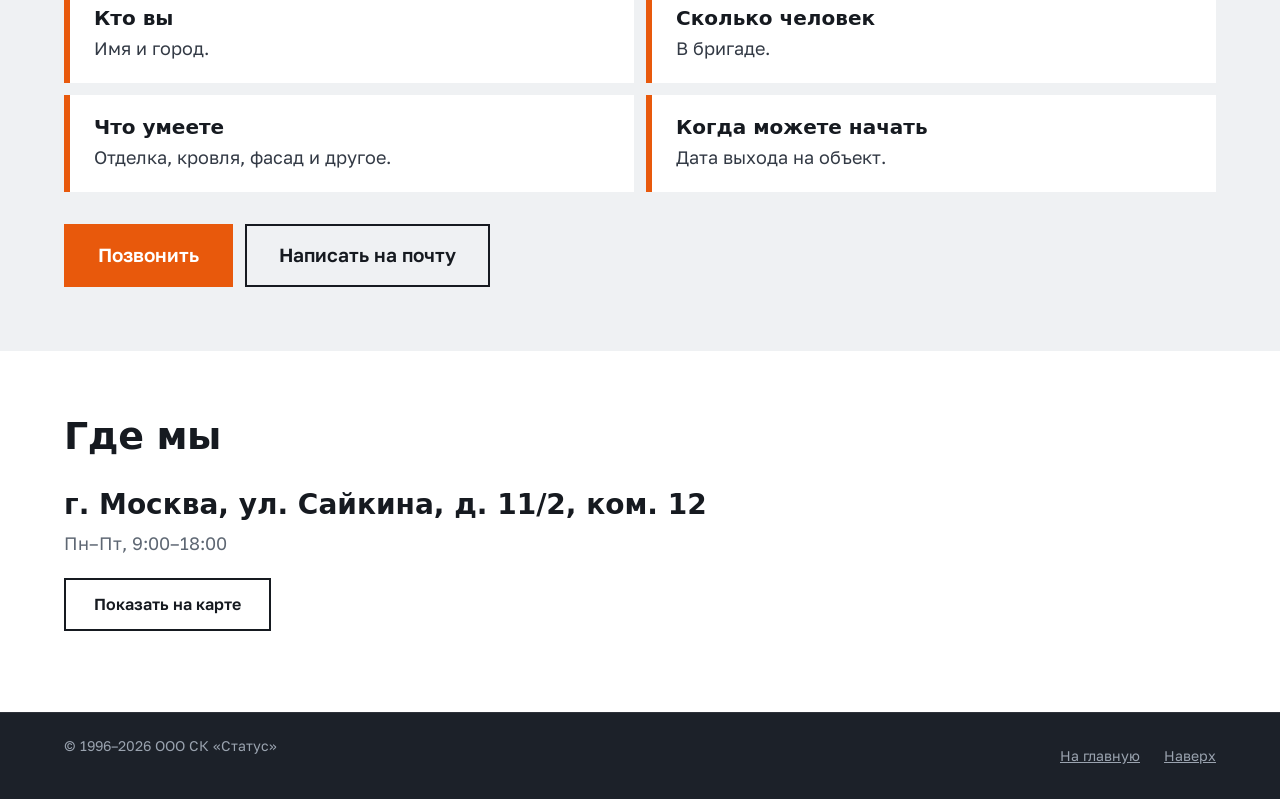
==== commit 0570fc1b: "Страница для бригад: крупно и просто, плитки с фото, кнопка звонка, адрес офиса Co-Authored-By: Clau" ====
--- a/brigady/index.html
+++ b/brigady/index.html
@@ -17,7 +17,7 @@
   <link rel="preload" href="../assets/fonts/unbounded-700-cyrillic.woff2" as="font" type="font/woff2" crossorigin>
   <link rel="preload" href="../assets/fonts/golos-400-cyrillic.woff2" as="font" type="font/woff2" crossorigin>
   <link rel="stylesheet" href="../assets/css/fonts.css">
-  <link rel="stylesheet" href="../assets/css/style.css?v=6">
+  <link rel="stylesheet" href="../assets/css/style.css?v=7">
   <!-- Yandex.Metrika counter -->
   <script type="text/javascript">
     (function(m,e,t,r,i,k,a){
@@ -46,56 +46,50 @@
 </header>
 
 <main id="main">
-  <section class="sec sec--dark pg">
+  <section class="sec sec--dark pg pg--hero">
     <div class="wrap">
-      <p class="kicker">Бригадам</p>
-      <h1>Работа для строительных бригад в Москве и Московской области</h1>
-      <p class="pg__lead">СК «Статус» работает на объектах с 1996 года: больницы, жилые дома, котельные, кровли, фасады. Нам нужны бригады, которые умеют сдавать работу с первого раза.</p>
-      <div class="cta">
-        <a class="btn" href="tel:+74993221315">Позвонить: 8 (499) 322-13-15</a>
-        <a class="btn btn--ghost" href="mailto:Status-sk@mail.ru?subject=%D0%91%D1%80%D0%B8%D0%B3%D0%B0%D0%B4%D0%B0%3A%20%D0%B7%D0%B0%D1%8F%D0%B2%D0%BA%D0%B0%20%D0%BD%D0%B0%20%D1%80%D0%B0%D0%B1%D0%BE%D1%82%D1%83&amp;body=%D0%9D%D0%B0%D0%B7%D0%B2%D0%B0%D0%BD%D0%B8%D0%B5%20%D0%B1%D1%80%D0%B8%D0%B3%D0%B0%D0%B4%D1%8B%20%D0%B8%D0%BB%D0%B8%20%D0%A4%D0%98%D0%9E%20%D0%B1%D1%80%D0%B8%D0%B3%D0%B0%D0%B4%D0%B8%D1%80%D0%B0%3A%0A%D0%A1%D0%BF%D0%B5%D1%86%D0%B8%D0%B0%D0%BB%D0%B8%D0%B7%D0%B0%D1%86%D0%B8%D1%8F%3A%0A%D0%A7%D0%B8%D1%81%D0%BB%D0%B5%D0%BD%D0%BD%D0%BE%D1%81%D1%82%D1%8C%20%D0%B1%D1%80%D0%B8%D0%B3%D0%B0%D0%B4%D1%8B%3A%0A%D0%9E%D0%BF%D1%8B%D1%82%20%D0%B8%20%D0%BF%D1%80%D0%B8%D0%BC%D0%B5%D1%80%D1%8B%20%D0%BE%D0%B1%D1%8A%D0%B5%D0%BA%D1%82%D0%BE%D0%B2%3A%0A%D0%93%D0%B4%D0%B5%20%D0%BC%D0%BE%D0%B6%D0%B5%D1%82%D0%B5%20%D1%80%D0%B0%D0%B1%D0%BE%D1%82%D0%B0%D1%82%D1%8C%20%28%D1%80%D0%B0%D0%B9%D0%BE%D0%BD%D1%8B%2C%20%D0%BE%D0%B1%D0%BB%D0%B0%D1%81%D1%82%D1%8C%29%3A%0A%D0%A2%D0%B5%D0%BB%D0%B5%D1%84%D0%BE%D0%BD%3A%0A">Написать на почту</a>
+      <h1>Нужны бригады. Работа в Москве</h1>
+      <p class="pg__lead">Строим и ремонтируем с 1996 года. Больницы, жилые дома, котельные, крыши, фасады. Если у вас есть бригада, позвоните.</p>
+      <a class="call" href="tel:+74993221315"><small>Позвонить</small>8 (499) 322-13-15</a>
+      <p class="pg__sub">Пн–Пт, 9:00–18:00. Звоните и приезжайте в офис.</p>
+    </div>
+  </section>
+
+  <section class="sec pg__sec">
+    <div class="wrap">
+      <h2>Какие бригады нужны</h2>
+      <ul class="trades"><li><img loading="lazy" width="720" height="540" src="../assets/img/starob-room-window-pair-s.webp" alt=""><b>Отделка</b><span>Стены, потолки, полы</span></li><li><img loading="lazy" width="720" height="540" src="../assets/img/roof-seam-ridge-s.webp" alt=""><b>Кровля</b><span>Крыша, фальц</span></li><li><img loading="lazy" width="720" height="540" src="../assets/img/facade-scaffold-1-s.webp" alt=""><b>Фасады</b><span>Утепление, штукатурка</span></li><li><img loading="lazy" width="720" height="540" src="../assets/img/starob-radiator-wall-s.webp" alt=""><b>Отопление</b><span>Батареи, трубы</span></li><li><img loading="lazy" width="720" height="540" src="../assets/img/starob-sinks-marble-s.webp" alt=""><b>Сантехника</b><span>Трубы, раковины</span></li><li><img loading="lazy" width="720" height="540" src="../assets/img/boiler-new-s.webp" alt=""><b>Котельные</b><span>Котлы, трубы</span></li></ul>
+      <p class="pg__also">Также нужны: электрики, монтажники вентиляции, разнорабочие на демонтаж.</p>
+    </div>
+  </section>
+
+  <section class="sec sec--stone pg__sec">
+    <div class="wrap">
+      <h2>Что сказать по телефону</h2>
+      <ul class="say">
+        <li><b>Кто вы</b>Имя и город.</li>
+        <li><b>Сколько человек</b>В бригаде.</li>
+        <li><b>Что умеете</b>Отделка, кровля, фасад и другое.</li>
+        <li><b>Когда можете начать</b>Дата выхода на объект.</li>
+      </ul>
+      <div class="pg__btns">
+        <a class="btn" href="tel:+74993221315">Позвонить</a>
+        <a class="btn btn--line" href="mailto:Status-sk@mail.ru?subject=%D0%91%D1%80%D0%B8%D0%B3%D0%B0%D0%B4%D0%B0%3A%20%D1%85%D0%BE%D1%87%D1%83%20%D1%80%D0%B0%D0%B1%D0%BE%D1%82%D0%B0%D1%82%D1%8C&amp;body=%D0%98%D0%BC%D1%8F%3A%0A%D0%A2%D0%B5%D0%BB%D0%B5%D1%84%D0%BE%D0%BD%3A%0A%D0%A1%D0%BA%D0%BE%D0%BB%D1%8C%D0%BA%D0%BE%20%D1%87%D0%B5%D0%BB%D0%BE%D0%B2%D0%B5%D0%BA%20%D0%B2%20%D0%B1%D1%80%D0%B8%D0%B3%D0%B0%D0%B4%D0%B5%3A%0A%D0%A7%D1%82%D0%BE%20%D1%83%D0%BC%D0%B5%D0%B5%D1%82%D0%B5%20%D0%B4%D0%B5%D0%BB%D0%B0%D1%82%D1%8C%3A%0A%D0%9A%D0%BE%D0%B3%D0%B4%D0%B0%20%D0%BC%D0%BE%D0%B6%D0%B5%D1%82%D0%B5%20%D0%BD%D0%B0%D1%87%D0%B0%D1%82%D1%8C%3A%0A">Написать на почту</a>
       </div>
     </div>
   </section>
 
-  <section class="sec">
+  <section class="sec pg__sec">
     <div class="wrap">
-      <div class="sec__head"><p class="kicker">Кого ищем</p><h2>Специальности</h2></div>
-      <ul class="tags">
-        <li>Отделка помещений: штукатурка, шпатлёвка, покраска, полы</li>
-        <li>Кровельные работы: мягкая, металлическая, фальцевая кровля</li>
-        <li>Фасады: утепление, штукатурка, ремонт балконов</li>
-        <li>Монтаж отопления, водоснабжения и канализации</li>
-        <li>Электромонтажные работы</li>
-        <li>Вентиляция и кондиционирование</li>
-        <li>Монтаж котельного оборудования</li>
-        <li>Демонтаж и общестроительные работы</li>
-      </ul>
-    </div>
-  </section>
-
-  <section class="sec sec--stone">
-    <div class="wrap">
-      <div class="sec__head"><p class="kicker">Как начать</p><h2>Три шага</h2></div>
-      <ol class="steps">
-        <li><b>Заявка</b>Позвоните или напишите: специализация, численность бригады, опыт, где готовы работать.</li>
-        <li><b>Разговор</b>Обсудим объекты, объём, сроки и условия работы.</li>
-        <li><b>Объект</b>Выезд на объект, приёмка фронта работ и старт.</li>
-      </ol>
-    </div>
-  </section>
-
-  <section class="sec sec--dark" id="contacts">
-    <div class="wrap">
-      <p class="kicker">Связаться</p>
-      <h2>Оставьте заявку</h2>
-      <p class="big"><a href="tel:+74993221315">8 (499) 322-13-15</a></p>
-      <p class="mail"><a href="mailto:Status-sk@mail.ru">Status-sk@mail.ru</a></p>
-      <p class="hours">Пн–Пт, 9:00–18:00</p>
-      <p class="addr">115193, г. Москва, ул. Сайкина, д. 11/2, ком. 12</p>
+      <h2>Где мы</h2>
+      <p class="pg__addr">г. Москва, ул. Сайкина, д. 11/2, ком. 12</p>
+      <p class="pg__sub pg__sub--dark">Пн–Пт, 9:00–18:00</p>
+      <p><a class="btn btn--line" href="https://yandex.ru/maps/?text=%D0%9C%D0%BE%D1%81%D0%BA%D0%B2%D0%B0%2C%20%D1%83%D0%BB.%20%D0%A1%D0%B0%D0%B9%D0%BA%D0%B8%D0%BD%D0%B0%2C%2011%2F2" target="_blank" rel="noopener">Показать на карте</a></p>
     </div>
   </section>
 </main>
+
+<a class="callbar" href="tel:+74993221315">Позвонить: 8 (499) 322-13-15</a>
 
 <footer class="foot">
   <div class="wrap foot__in">
--- a/assets/css/style.css
+++ b/assets/css/style.css
@@ -396,3 +396,41 @@
 .steps b { display: block; margin-bottom: 8px; font: 700 20px/1.2 var(--f-display); color: var(--ink); }
 @media (max-width: 1020px) { .coop, .steps { grid-template-columns: 1fr; } .pg { padding-block: 48px; } }
 @media (max-width: 640px) { .tags { grid-template-columns: 1fr; } }
+
+/* Страница для бригад: крупно и просто, в первую очередь для телефона */
+.pg--hero { padding-block: 64px 56px; }
+.pg--hero h1 { max-width: 16ch; font-size: clamp(34px, 6vw, 60px); }
+.pg--hero .pg__lead { font-size: 21px; line-height: 1.5; color: #fff; }
+.call { display: inline-block; padding: 22px 36px; background: var(--signal); color: #fff; text-decoration: none; font: 700 clamp(26px, 5vw, 40px)/1.1 var(--f-display); }
+.call small { display: block; margin-bottom: 8px; font: 600 16px/1 var(--f-body); letter-spacing: .1em; text-transform: uppercase; }
+.call:hover { background: var(--signal-d); color: #fff; }
+.pg__sub { margin: 18px 0 0; font-size: 18px; color: var(--on-dark-mute); }
+.pg__sub--dark { color: var(--mute); margin: 0 0 20px; }
+.pg__sec { padding-block: 64px; }
+.pg__sec h2 { margin: 0 0 28px; font: 700 clamp(26px, 4vw, 38px)/1.15 var(--f-display); color: var(--ink); }
+.trades { margin: 0; padding: 0; list-style: none; display: grid; grid-template-columns: repeat(3, minmax(0, 1fr)); gap: 16px; }
+.trades li { position: relative; overflow: hidden; background: var(--graphite); color: #fff; }
+.trades img { display: block; width: 100%; height: auto; aspect-ratio: 4 / 3; object-fit: cover; opacity: .8; }
+.trades b { position: absolute; left: 0; right: 0; bottom: 34px; padding: 0 16px; font: 700 clamp(20px, 2.6vw, 26px)/1.15 var(--f-display); text-shadow: 0 1px 8px rgba(0,0,0,.6); }
+.trades span { position: absolute; left: 0; right: 0; bottom: 10px; padding: 0 16px; font-size: 16px; color: #fff; text-shadow: 0 1px 6px rgba(0,0,0,.6); }
+.trades li::after { content: ""; position: absolute; inset: 40% 0 0; background: linear-gradient(transparent, rgba(0,0,0,.7)); }
+.trades b, .trades span { z-index: 1; }
+.pg__also { margin: 20px 0 0; font-size: 18px; color: var(--ink); }
+.say { margin: 0 0 32px; padding: 0; list-style: none; display: grid; grid-template-columns: repeat(2, minmax(0, 1fr)); gap: 12px; }
+.say li { padding: 20px 24px; background: var(--paper); border-left: 6px solid var(--signal); font-size: 18px; }
+.say b { display: block; margin-bottom: 4px; font: 700 20px/1.2 var(--f-display); color: var(--ink); }
+.pg__btns { display: flex; flex-wrap: wrap; gap: 12px; }
+.pg .btn, .pg__btns .btn { font-size: 19px; padding: 18px 32px; }
+.btn--line { background: transparent; border-color: var(--ink); color: var(--ink); }
+.btn--line:hover { background: var(--ink); border-color: var(--ink); color: #fff; }
+.pg__addr { margin: 0 0 6px; font: 700 clamp(20px, 3vw, 28px)/1.3 var(--f-display); color: var(--ink); }
+.callbar { display: none; }
+@media (max-width: 760px) {
+  .trades { grid-template-columns: repeat(2, minmax(0, 1fr)); gap: 10px; }
+  .trades b { font-size: 17px; bottom: 30px; padding: 0 10px; }
+  .trades span { font-size: 14px; padding: 0 10px; bottom: 8px; }
+  .say { grid-template-columns: 1fr; }
+  .call { display: block; text-align: center; }
+  .pg__btns .btn { flex: 1 1 100%; text-align: center; }
+  .callbar { display: block; position: sticky; bottom: 0; z-index: 20; padding: 16px; background: var(--signal); color: #fff; text-align: center; text-decoration: none; font: 700 18px/1.2 var(--f-body); }
+}
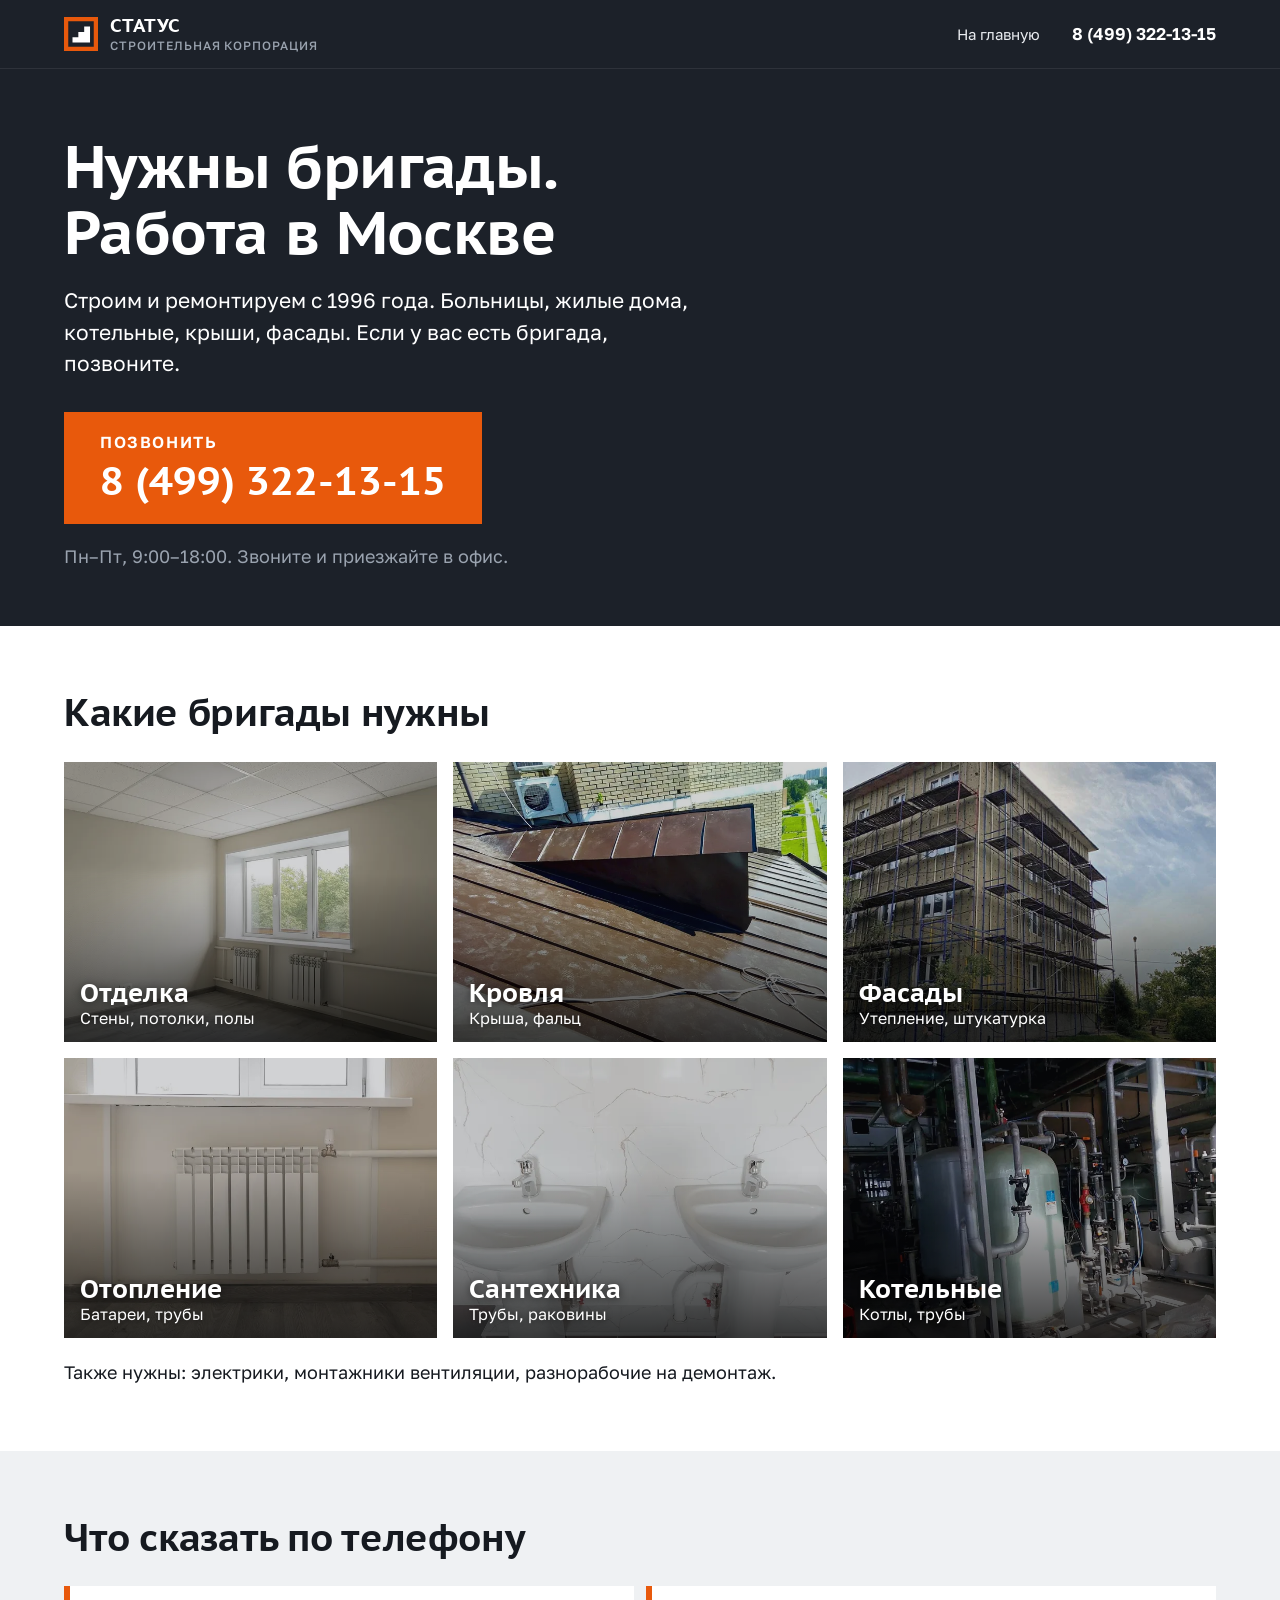
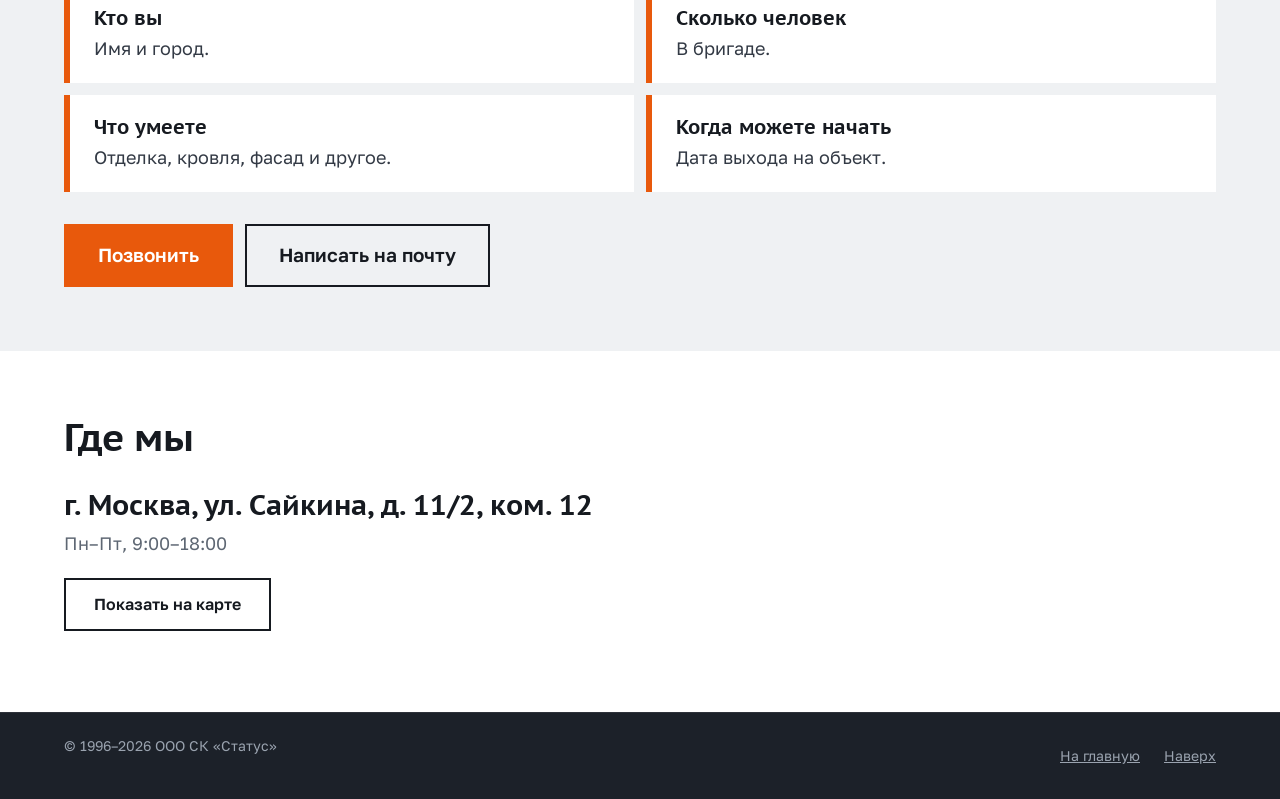
==== commit 6968361c: "Заголовочный шрифт: PT Sans Caption вместо Unbounded, спокойнее и ближе к госсайтам Co-Authored-By: " ====
--- a/brigady/index.html
+++ b/brigady/index.html
@@ -14,10 +14,10 @@
   <meta property="og:locale" content="ru_RU">
   <meta name="theme-color" content="#1c2129">
   <link rel="icon" href="data:image/svg+xml,%3Csvg%20xmlns='http://www.w3.org/2000/svg'%20viewBox='0%200%2064%2064'%3E%3Crect%20width='64'%20height='64'%20fill='%231c2129'/%3E%3Crect%20x='4'%20y='4'%20width='56'%20height='56'%20fill='none'%20stroke='%23e8590c'%20stroke-width='8'/%3E%3Cpath%20d='M16%2048V38h11V28h11V18h11v30z'%20fill='%23fff'/%3E%3C/svg%3E">
-  <link rel="preload" href="../assets/fonts/unbounded-700-cyrillic.woff2" as="font" type="font/woff2" crossorigin>
+  <link rel="preload" href="../assets/fonts/ptc-700.woff2" as="font" type="font/woff2" crossorigin>
   <link rel="preload" href="../assets/fonts/golos-400-cyrillic.woff2" as="font" type="font/woff2" crossorigin>
-  <link rel="stylesheet" href="../assets/css/fonts.css">
-  <link rel="stylesheet" href="../assets/css/style.css?v=7">
+  <link rel="stylesheet" href="../assets/css/fonts.css?v=8">
+  <link rel="stylesheet" href="../assets/css/style.css?v=9">
   <!-- Yandex.Metrika counter -->
   <script type="text/javascript">
     (function(m,e,t,r,i,k,a){
--- a/assets/css/fonts.css
+++ b/assets/css/fonts.css
@@ -47,34 +47,9 @@
   unicode-range: U+0000-00FF, U+0131, U+0152-0153, U+02BB-02BC, U+02C6, U+02DA, U+02DC, U+0304, U+0308, U+0329, U+2000-206F, U+20AC, U+2122, U+2191, U+2193, U+2212, U+2215, U+FEFF, U+FFFD;
 }
 @font-face {
-  font-family: 'Unbounded';
-  font-style: normal;
-  font-weight: 500;
-  font-display: swap;
-  src: url(../fonts/unbounded-500-cyrillic.woff2) format('woff2');
-  unicode-range: U+0301, U+0400-045F, U+0490-0491, U+04B0-04B1, U+2116;
-}
-@font-face {
-  font-family: 'Unbounded';
-  font-style: normal;
-  font-weight: 500;
-  font-display: swap;
-  src: url(../fonts/unbounded-500-latin.woff2) format('woff2');
-  unicode-range: U+0000-00FF, U+0131, U+0152-0153, U+02BB-02BC, U+02C6, U+02DA, U+02DC, U+0304, U+0308, U+0329, U+2000-206F, U+20AC, U+2122, U+2191, U+2193, U+2212, U+2215, U+FEFF, U+FFFD;
-}
-@font-face {
-  font-family: 'Unbounded';
+  font-family: 'PT Sans Caption';
   font-style: normal;
   font-weight: 700;
   font-display: swap;
-  src: url(../fonts/unbounded-700-cyrillic.woff2) format('woff2');
-  unicode-range: U+0301, U+0400-045F, U+0490-0491, U+04B0-04B1, U+2116;
+  src: url(../fonts/ptc-700.woff2) format('woff2');
 }
-@font-face {
-  font-family: 'Unbounded';
-  font-style: normal;
-  font-weight: 700;
-  font-display: swap;
-  src: url(../fonts/unbounded-700-latin.woff2) format('woff2');
-  unicode-range: U+0000-00FF, U+0131, U+0152-0153, U+02BB-02BC, U+02C6, U+02DA, U+02DC, U+0304, U+0308, U+0329, U+2000-206F, U+20AC, U+2122, U+2191, U+2193, U+2212, U+2215, U+FEFF, U+FFFD;
-}
--- a/assets/css/style.css
+++ b/assets/css/style.css
@@ -14,7 +14,7 @@
   --on-dark: #e9ecf0;
   --on-dark-mute: #9aa3af;
   --focus: #ffd43b;
-  --f-display: "Unbounded", "Arial Black", system-ui, sans-serif;
+  --f-display: "PT Sans Caption", "PT Sans", Arial, system-ui, sans-serif;
   --f-body: "Golos Text", "Segoe UI", system-ui, -apple-system, Roboto, Arial, sans-serif;
 }
 * { box-sizing: border-box; }
@@ -434,3 +434,4 @@
   .pg__btns .btn { flex: 1 1 100%; text-align: center; }
   .callbar { display: block; position: sticky; bottom: 0; z-index: 20; padding: 16px; background: var(--signal); color: #fff; text-align: center; text-decoration: none; font: 700 18px/1.2 var(--f-body); }
 }
+h1, h2, h3 { text-wrap: balance; }
